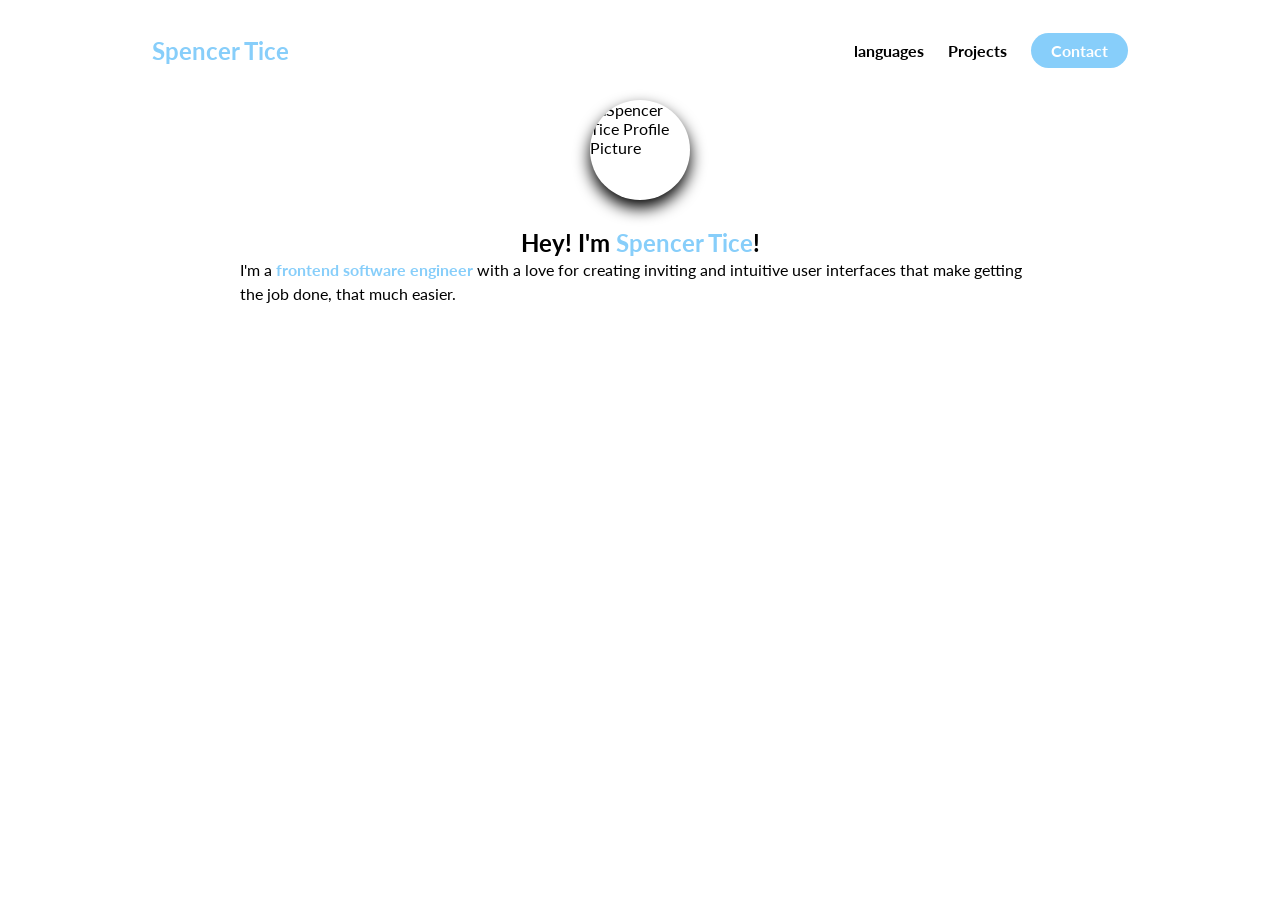
==== Portfolio/portfolio.html @ 4aeadb48 "Port 1" ====
<!doctype html>
<html lang="en">
  <head>
    <meta charset="UTF-8" />
    <meta http-equiv="X-UA-Compatible" content="IE=edge" />
    <meta name="viewport" content="width=device-width, initial-scale=1.0" />
    <title>Spencer Tice</title>
    <link rel="stylesheet" href="./styles.css" />
  </head>
  <body>
    <section id="aboutme">
      <nav>
        <div class="personal__logo">Spencer Tice</div>
        <ul class="nav__link--list">
          <li>
            <a
              href=""
              class="nav__link--anchor
              link__hover-effect
              link__hover-effect-black"
              >languages</a>
          </li>
          <li>
            <a
              href=""class="
              nav__link--anchor
              link__hover-effect
              link__hover-effect-black"
              >Projects</a>
          </li>
          <li>
            <a href="" class="
            nav__link--anchor
            nav__link--anchor-primary"
              >Contact</a>
          </li>
        </ul>
      </nav>
      <div class="flex flex-1">
        <div class="about-me__info row">
          <div class="about-me__info--container">
          <figure class="about-me__picture--mask">
            <img src="https://encrypted-tbn0.gstatic.com/images?q=tbn:ANd9GcQpMXZS_4-s6IbXL9WUdbyNRtdMY1lAKDd7ag&s" class="about-me__picture" alt="Spencer Tice Profile Picture"/>
          </figure>
          <h1 class="about-me__info--title">
            Hey! I'm <span>Spencer Tice</span>!
          </h1>
          <p class="about-me__info--para">
            I'm a <strong class="text--purple">frontend software engineer</strong> with a love for creating inviting and intuitive user interfaces that make getting the job done, that much easier.
          </p>
        </div>
      </div>
    </section>
  </body>
</html>
---- Portfolio/styles.css ----
@import url('https://fonts.googleapis.com/css2?family=Lato:wght@400;700&family=Roboto:ital,wdth,wght@0,75..100,100..900;1,75..100,100..900&display=swap');

* {
    font-family:  'Lato', sans-serif;
    padding: 0;
    margin: 0;
    box-sizing: border-box;
 }

 span {
    color: lightskyblue;
 }

 html {
    scroll-behavior: smooth;
 }

 h1, h2, h3, h4, h5, h6 {
    color: black;
    text-align: center;
    line-height: 1.25;
 }

 p {
    line-height: 1.5;
    font-size: 16px;
 }

 li {
    list-style-type: none;
 }

 .flex {
    display: flex;
 }

 .flex1 {
    flex: 1;
 }

 .row {
    width:100%;
    max-width: 800px;
    margin: 0 auto;
 }

 .text--purple {
    color: lightskyblue;
 }

 /* NAVIGATION BAR */
ul{
    display:block;
    list-style-type: none;
    margin-block-start: 1em;
    margin-block-end: 1em;
    padding-inline-start: 40px;
    unicode-bidi: isolate;
}

 nav {
    height: 100px;
    width: 100%;
    max-width: 1000px;
    margin: 0 auto;
    display: flex;
    justify-content: space-between;
    align-items: center;
 }

 .nav__link--list {
    display: flex;
    text-align: center;
 }

 .nav__link--anchor {
    margin: 0 12px;
    color: black;
    text-decoration: none;
    font-weight: 700;
 }

 .nav__link--anchor-primary {
    background-color: lightskyblue;
    padding: 8px 20px;
    border-radius: 50px;
    color: white;
 }

 .nav__link--anchor-primary:hover {
    background-color: rgb(166, 218, 251);
 }

 .personal__logo {
    font-size: 24px;
    color: lightskyblue;
    margin: 0 12px;
    font-weight: bold;
 }

 /* About Me */

 #about-me {
    min-height: 100vh;
    display: flex;
    flex-direction: column;
 }

 .about-me__info--container {
    display: flex;
    flex-direction: column;
    align-items: center;
 }

 .about-me__picture--mask {
    width: 100px;
    height: 100px;
    border-radius: 50%;
    overflow: hidden;
    box-shadow: 0 8px 16px black;
    margin-bottom: 28px;
 }

 .about-me__picture {
    width: 100%;

}
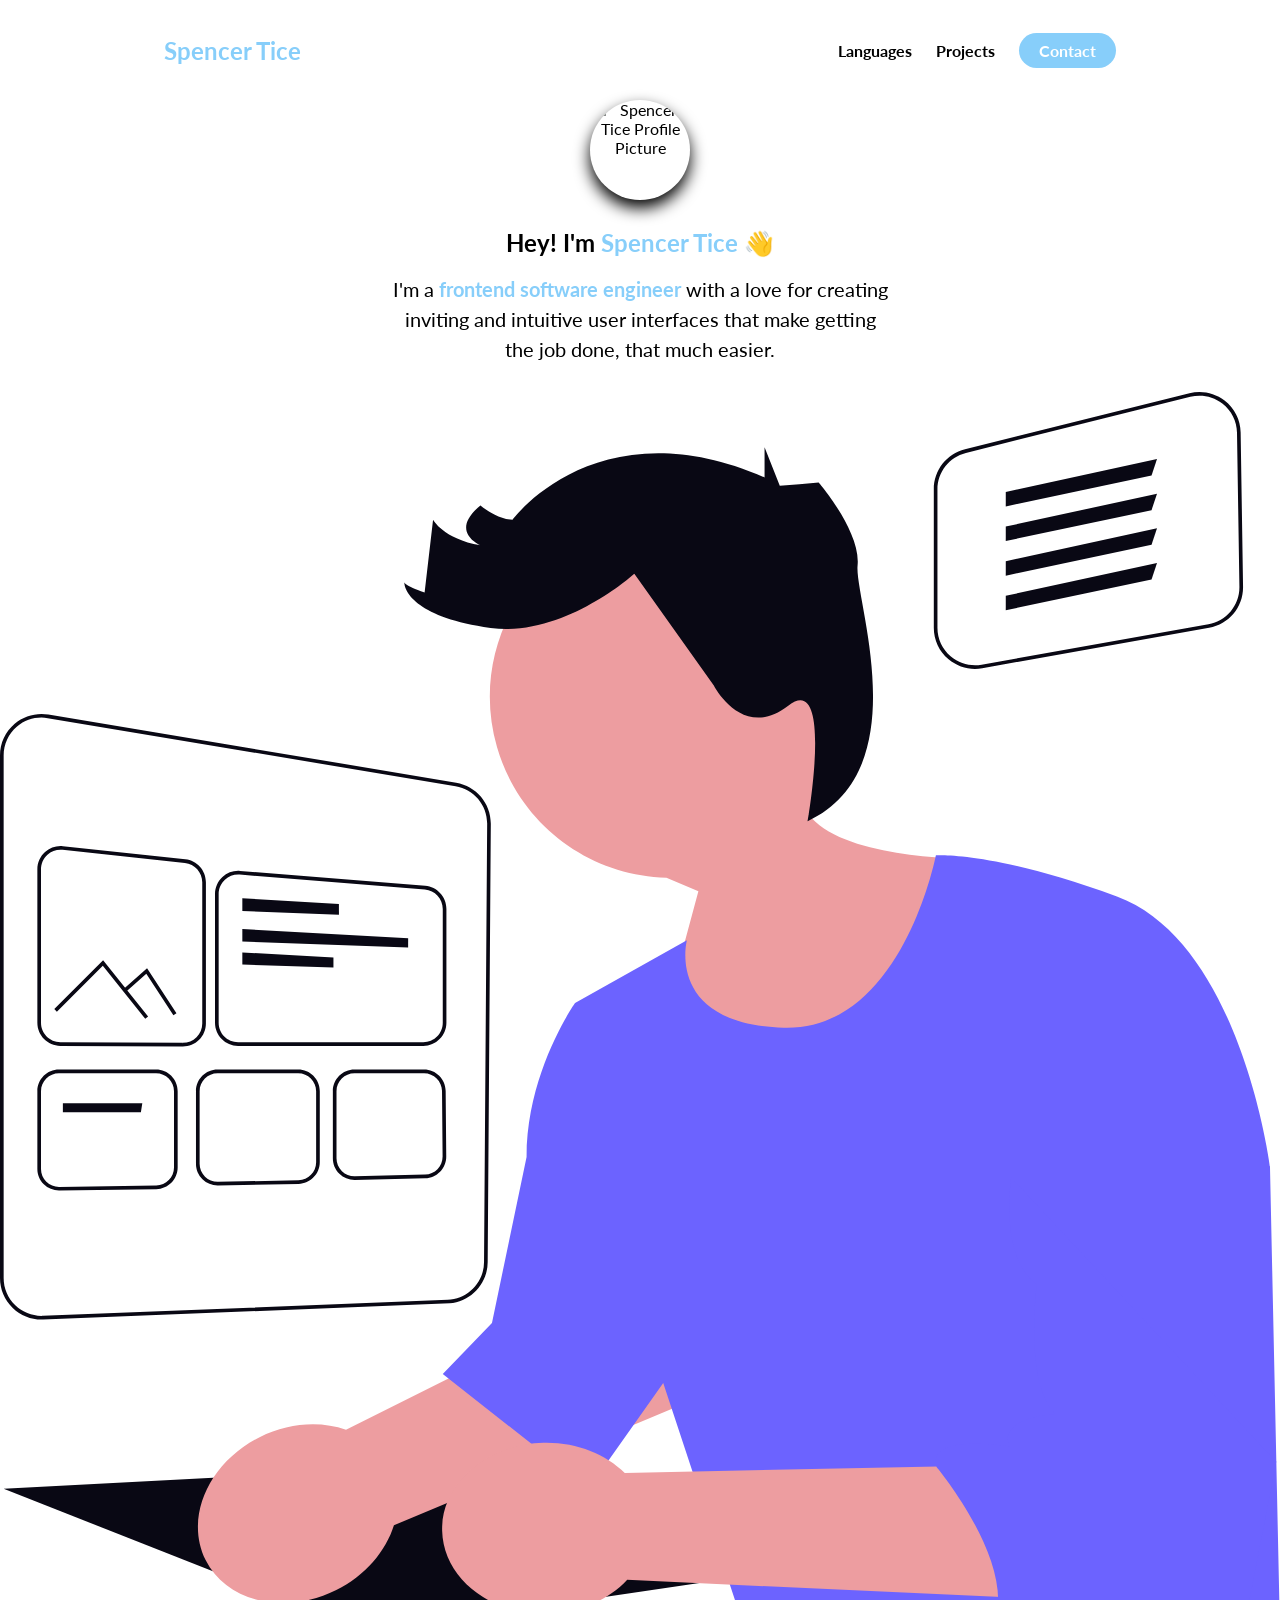
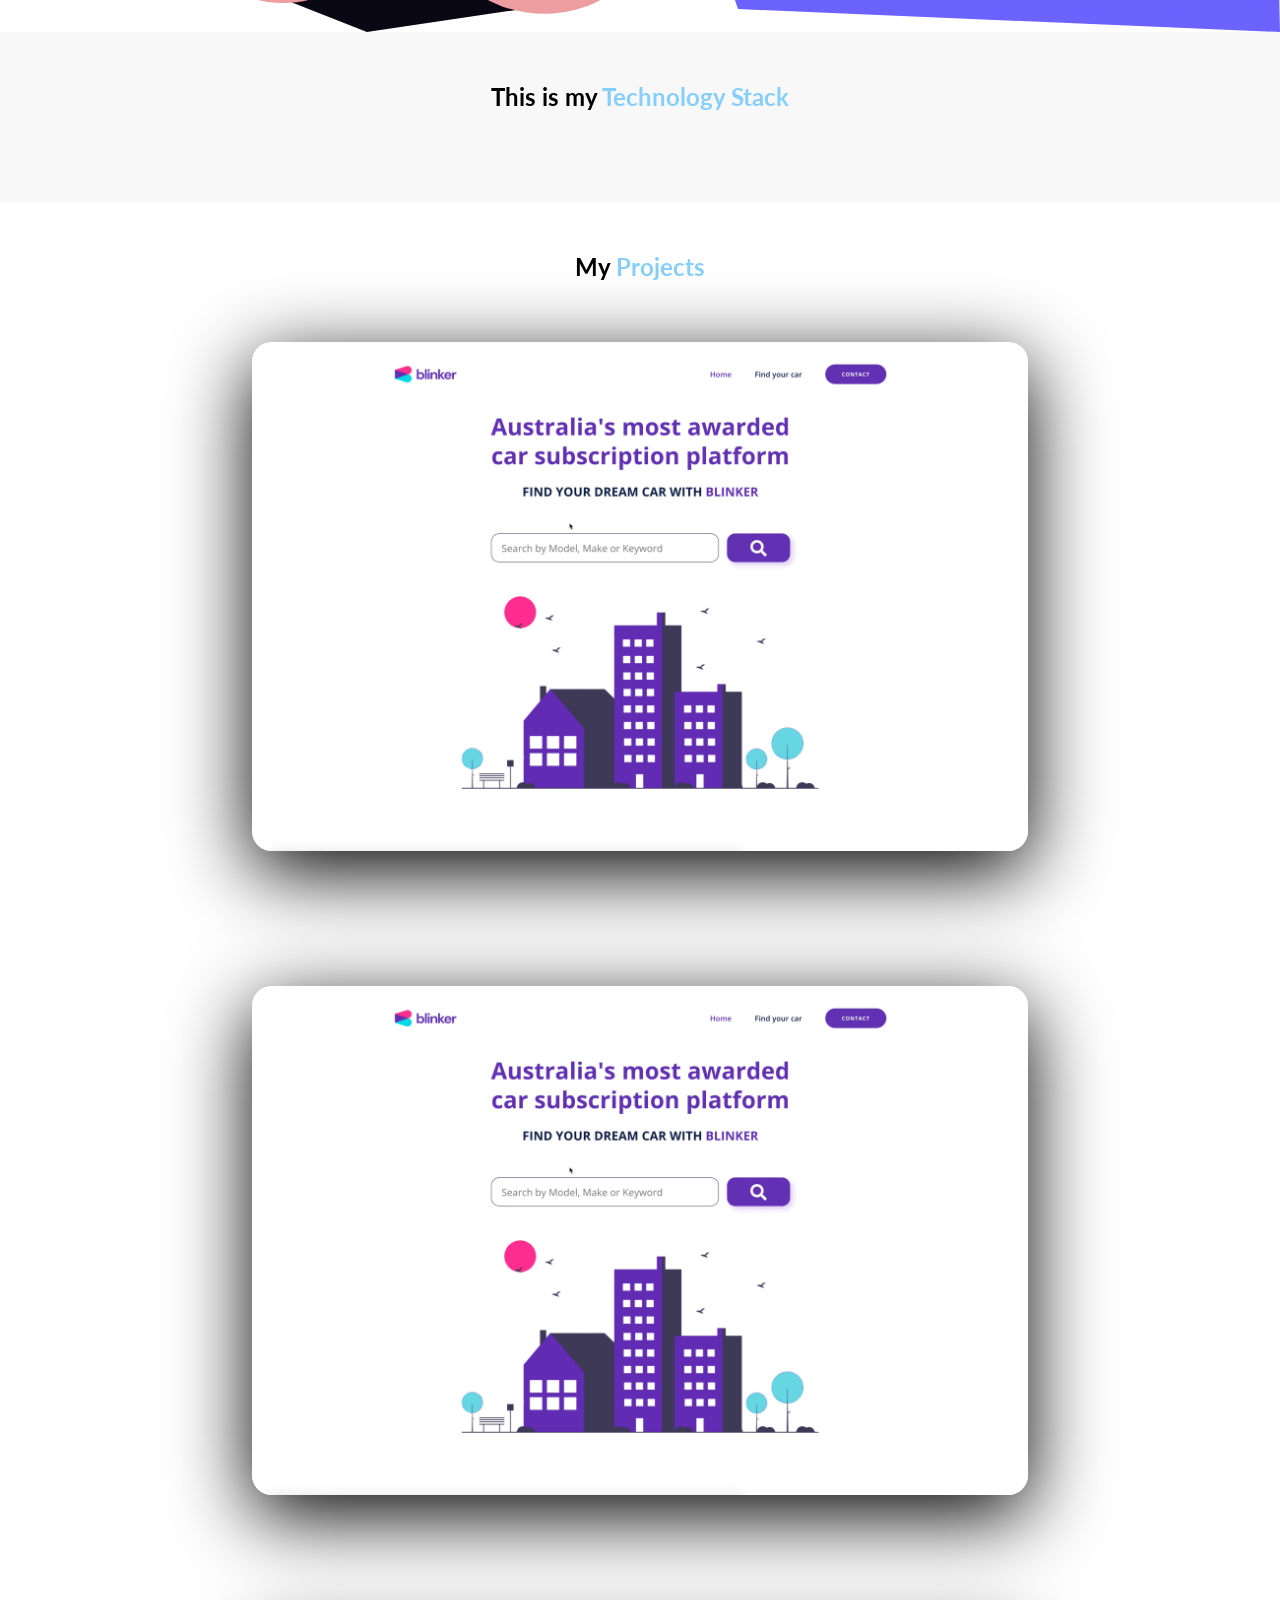
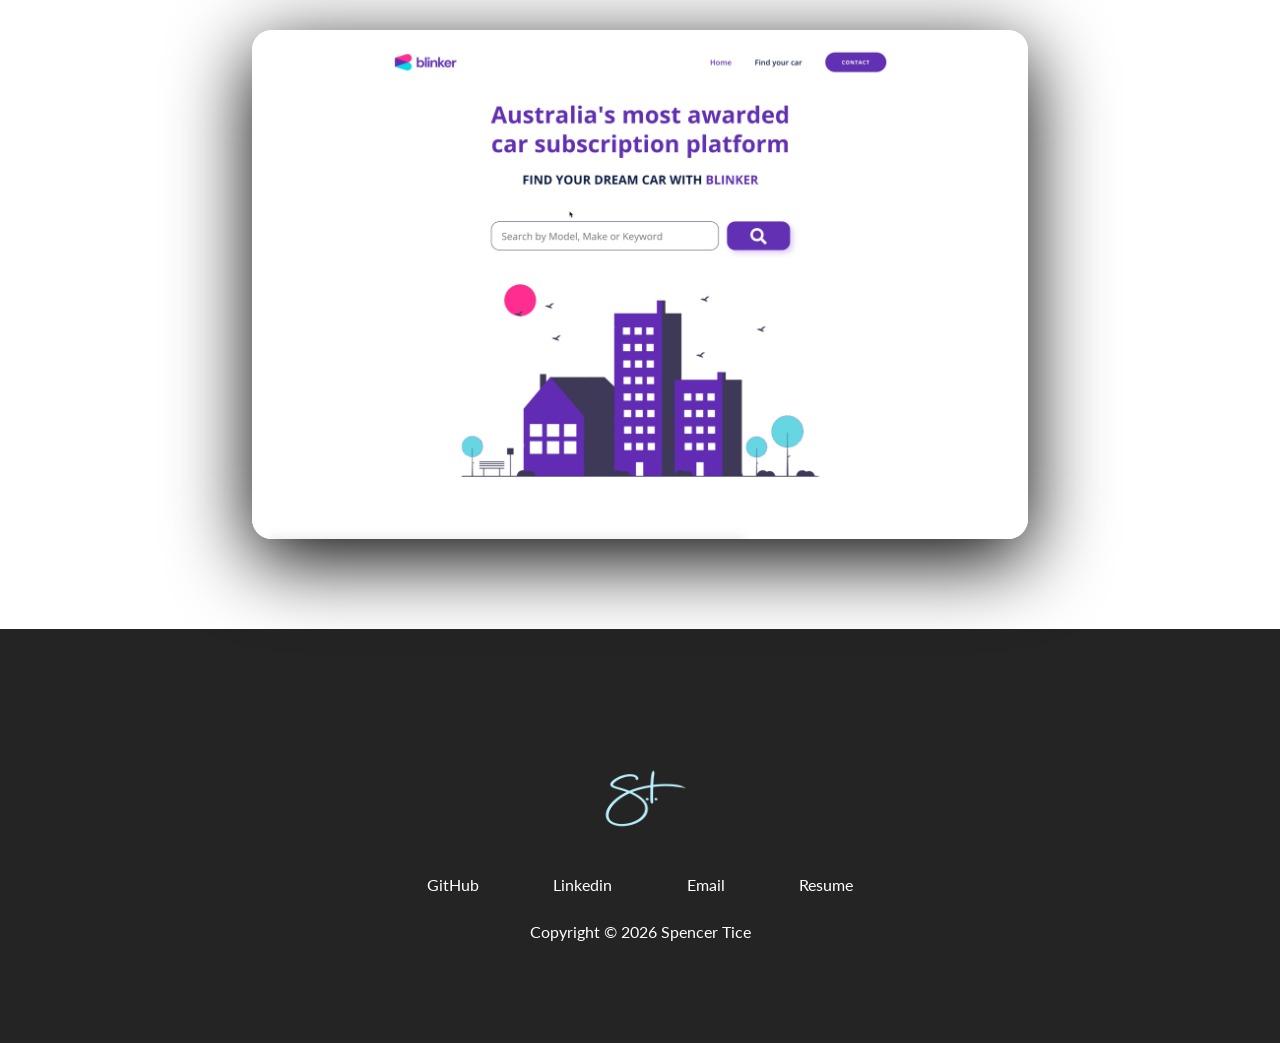
==== commit 9e5bff2c: "Portfolio" ====
--- a/Portfolio/portfolio.html
+++ b/Portfolio/portfolio.html
@@ -6,21 +6,22 @@
     <meta name="viewport" content="width=device-width, initial-scale=1.0" />
     <title>Spencer Tice</title>
     <link rel="stylesheet" href="./styles.css" />
+    <script src="https://kit.fontawesome.com/b141f575dc.js" crossorigin="anonymous"></script>
   </head>
   <body>
     <section id="aboutme">
       <nav>
         <div class="personal__logo">Spencer Tice</div>
         <ul class="nav__link--list">
-          <li>
+          <li class="nav__link">
             <a
               href=""
               class="nav__link--anchor
               link__hover-effect
               link__hover-effect-black"
-              >languages</a>
+              >Languages</a>
           </li>
-          <li>
+          <li class="nav__link">
             <a
               href=""class="
               nav__link--anchor
@@ -28,7 +29,7 @@
               link__hover-effect-black"
               >Projects</a>
           </li>
-          <li>
+          <li class="nav__link">
             <a href="" class="
             nav__link--anchor
             nav__link--anchor-primary"
@@ -43,13 +44,170 @@
             <img src="https://encrypted-tbn0.gstatic.com/images?q=tbn:ANd9GcQpMXZS_4-s6IbXL9WUdbyNRtdMY1lAKDd7ag&s" class="about-me__picture" alt="Spencer Tice Profile Picture"/>
           </figure>
           <h1 class="about-me__info--title">
-            Hey! I'm <span>Spencer Tice</span>!
+            Hey! I'm <strong class="text--blue">Spencer Tice</strong>&nbsp;<span class="wave">👋</span>
           </h1>
-          <p class="about-me__info--para">
-            I'm a <strong class="text--purple">frontend software engineer</strong> with a love for creating inviting and intuitive user interfaces that make getting the job done, that much easier.
+          <p class="about-me__info--para"> 
+            I'm a <strong class="text--blue">frontend software engineer</strong> with a love for creating inviting and intuitive user interfaces that make getting the job done, that much easier.
           </p>
-        </div>
+          <div class="about-me__links">
+            <a href="" class="about-me__link">
+             <i class="fab fa-github"></i>
+            </a>
+            <a href="" class="about-me__link">
+              <i class="far fa-envelope"></i>
+            </a>
+            <a href="" class="about-me__link">
+              <i class="fas fa-file-pdf"></i>
+            </a>
+            <a href="" class="about-me__link">
+              <i class="fab fa-linkedin-in"></i>
+            </a>
+          </div>
+          </div>
+        </div>
+        <figure class="about-me__img--container">
+            <img src="./assets/undraw_building-a-website_1wrp.svg" class="about-me__img" alt="Website Building Illustration">
+        </figure>
       </div>
     </section>
+    <section id="languages">
+        <div class="container">
+          <div class="row">
+            <h1 class="section__title">This is my <strong class="text--blue">Technology Stack</strong></h1>
+            <div class="language__list">
+                <div class="language">
+                    <figure class="language__img--wrapper">
+                        <img src="/Users/spencertice/Desktop/untitled folder/Portfolio/assets/7f9cfb25a60c62fe937daa2387b798e3.png" alt="" class="language__img">    
+                    
+                        <span class="language__name">HTML</span>
+                </div>
+                <div class="language">
+                    <figure class="language__img--wrapper">
+                        <img src="/Users/spencertice/Desktop/untitled folder/Portfolio/assets/7f9cfb25a60c62fe937daa2387b798e3.png" alt="" class="language__img">    
+                    
+                        <span class="language__name">HTML</span>
+                </div>
+                <div class="language">
+                    <figure class="language__img--wrapper">
+                        <img src="/Users/spencertice/Desktop/untitled folder/Portfolio/assets/7f9cfb25a60c62fe937daa2387b798e3.png" alt="" class="language__img">    
+                    
+                        <span class="language__name">HTML</span>
+                </div>
+                <div class="language">
+                    <figure class="language__img--wrapper">
+                        <img src="/Users/spencertice/Desktop/untitled folder/Portfolio/assets/7f9cfb25a60c62fe937daa2387b798e3.png" alt="" class="language__img">    
+                    
+                        <span class="language__name">HTML</span>
+                </div>
+                </div>
+                </div>
+                </div>
+            </div>
+          </div>
+        </div>
+    </section>
+    <section id="projects">
+        <div class="container">
+            <div class="row">
+                <h1 class="section__title">My <strong class="text--blue">Projects</strong></h1>
+                <ul class="project__list">
+                  <li class="project">
+                    <div class="project__wrapper">
+                        <img src="./assets/loopit.png" alt="car subscription project" class="project__img">
+                        <div class="project__description">
+                            <h3 class="project__description--title">Car Sales project</h3>
+                            <h4 class="project__description--sub-title">
+                                Html, CSS, JavaScript, Vue, Vuex
+                            </h4>
+                            <p class="project__description--para">
+                                A responsive car sales website built with modern web technologies.
+                            </p>
+                            <div class="project__description--links">
+                                <a href="www.github.com/yourlink" target="_blank" class="project__description--link">
+                                    <i class="fas fa-link"></i>
+                                </a>
+                            </div>
+                        </div>
+                    </div>
+                  </li> 
+                  <li class="project">
+                    <div class="project__wrapper">
+                        <img src="./assets/loopit.png" alt="car subscription project" class="project__img">
+                        <div class="project__description">
+                            <h3 class="project__description--title">Car Sales project</h3>
+                            <h4 class="project__description--sub-title">
+                                Html, CSS, JavaScript, Vue, Vuex
+                            </h4>
+                            <p class="project__description--para">
+                                A responsive car sales website built with modern web technologies.
+                            </p>
+                            <div class="project__description--links">
+                                <a href="www.github.com/yourlink" target="_blank" class="project__description--link">
+                                    <i class="fas fa-link"></i>
+                                </a>
+                            </div>
+                        </div>
+                    </div>
+                  </li> 
+                  <li class="project">
+                    <div class="project__wrapper">
+                        <img src="./assets/loopit.png" alt="car subscription project" class="project__img">
+                        <div class="project__description">
+                            <h3 class="project__description--title">Car Sales project</h3>
+                            <h4 class="project__description--sub-title">
+                                Html, CSS, JavaScript, Vue, Vuex
+                            </h4>
+                            <p class="project__description--para">
+                                A responsive car sales website built with modern web technologies.
+                            </p>
+                            <div class="project__description--links">
+                                <a href="www.github.com/yourlink" target="_blank" class="project__description--link">
+                                    <i class="fas fa-link"></i>
+                                </a>
+                            </div>
+                        </div>
+                    </div>
+                  </li> 
+                </ul>
+            </div>
+        </div>
+    </section>
+    <footer>
+        <div class="row footer__row">
+            <a href="#" class="footer__anchor">
+                <figure class="footer__logo">
+                    <img class="STlogo" src="./assets/Untitled_Artwork.png" alt="Spencer Tice Logo">
+                </figure>
+                <span class="footer__logo--popper">
+                    Top
+                    <i class="fas fa-arrow-up"></i>
+                </span>
+            </a>
+            <div class="footer__social--list">
+                <a href="https://google.com" class="
+                footer__social--link
+                link__hover-effect
+                link__hover-effect--white
+               " target="_blank">GitHub</a>
+               <a href="https://google.com" class="
+                footer__social--link
+                link__hover-effect
+                link__hover-effect--white
+               " target="_blank">Linkedin</a>
+               <a href="mailto:spencer.tice741@gmail.com" class="
+                footer__social--link
+                link__hover-effect
+                link__hover-effect--white
+               " target="_blank">Email</a>
+               <a href="resume" class="
+                footer__social--link
+                link__hover-effect
+                link__hover-effect--white
+               " target="_blank" download>Resume</a>
+            </div>
+            <div class="footer__copyright">Copyright © 2026 Spencer Tice</div>
+        </div>
+    </footer>
   </body>
 </html>
+   
--- a/Portfolio/styles.css
+++ b/Portfolio/styles.css
@@ -15,12 +15,47 @@
     scroll-behavior: smooth;
  }
 
- h1, h2, h3, h4, h5, h6 {
+ h1, h2, h3, h4, h5, h6, span {
     color: black;
     text-align: center;
     line-height: 1.25;
  }
 
+ a {
+    color: lightskyblue;
+    text-decoration: none;
+    position: relative;
+    transition: opacity 300ms ease;
+ }
+
+ a:hover {
+    opacity: 0.7;
+ }
+
+ .link__hover-effect:after {
+    content: "";
+    position: absolute;
+    height: 3px;
+    background-color: black;
+    width: 0;
+    bottom: -3px;
+    right: 0;
+    transition: all 300ms ease;
+ }
+
+ .link__hover-effect--white:after {
+    background-color: white;
+ }
+
+ .link__hover-effect--black:after {
+    background-color: black;
+ }
+
+ .link__hover-effect:hover:after {
+    width: 100%;
+    left: 0;
+ }
+
  p {
     line-height: 1.5;
     font-size: 16px;
@@ -32,23 +67,39 @@
 
  .flex {
     display: flex;
- }
-
- .flex1 {
+    flex-direction: column;
+ }
+
+ .flex-1 {
     flex: 1;
  }
 
+ .container {
+    padding: 50px 0;
+ }
  .row {
     width:100%;
     max-width: 800px;
     margin: 0 auto;
- }
-
- .text--purple {
+    padding: 0 12px;
+ }
+
+ .text--blue {
     color: lightskyblue;
  }
 
+ section:nth-child(even) {
+    background-color: #f8f8f8;
+ }
+
+ .section__title {
+    margin-bottom: 20px; 
+ }
+
+
  /* NAVIGATION BAR */
+
+
 ul{
     display:block;
     list-style-type: none;
@@ -66,6 +117,7 @@
     display: flex;
     justify-content: space-between;
     align-items: center;
+    padding: 0 12px;
  }
 
  .nav__link--list {
@@ -76,7 +128,6 @@
  .nav__link--anchor {
     margin: 0 12px;
     color: black;
-    text-decoration: none;
     font-weight: 700;
  }
 
@@ -103,6 +154,11 @@
  #about-me {
     min-height: 100vh;
     display: flex;
+    flex-direction: row;
+ }
+
+ .about-me__info {
+    display: flex;
     flex-direction: column;
  }
 
@@ -110,6 +166,9 @@
     display: flex;
     flex-direction: column;
     align-items: center;
+    max-width: 500px;
+    margin: 0 auto;
+    text-align: center;
  }
 
  .about-me__picture--mask {
@@ -119,10 +178,366 @@
     overflow: hidden;
     box-shadow: 0 8px 16px black;
     margin-bottom: 28px;
+    animation: animate-profile-picture 800ms 200ms backwards;
+ }
+
+ @keyframes animate-profile-picture {
+    0% {
+        transform: scale(0);
+    }
+    80% {
+        transform: scale(1.1);
+    }
+    100% {
+        transform: scale (1);
+    }
  }
 
  .about-me__picture {
     width: 100%;
-
-}
-
+}
+
+.about-me__info--title {
+    margin-bottom: 16px;
+    animation: fade-up 650ms 400ms backwards;
+}
+
+.about-me__info--para {
+    font-size: 20px;
+    margin-bottom: 28px;
+    animation: fade-up 650ms 600ms backwards;
+}
+
+.about-me__link {
+    font-size: 20px;
+    color: black;
+    padding: 0 16px; 
+}
+
+.about-me__links {
+    display: flex;
+    justify-content: center;
+    align-items: center;
+    gap: 20px;
+    animation: fade-up 650ms 800ms backwards;
+}
+
+@keyframes fade-up {
+    0% {
+        opacity:0;
+        transform: translateY(40px);
+    }
+    100% {
+        opacity: 1;
+        transform: translateY(0);
+    }
+}
+
+.about-me__img--container {
+    flex: 1;
+    display:flex;
+    align-items: center;
+}
+
+.about-me__img {
+    width: 100%;
+    animation: fade-in 1200ms800ms backwards;
+}
+
+@keyframes fade-in {
+    0% {
+        opacity: 0;
+    }
+    100% {
+        opacity: 1;
+    }
+}
+
+.wave {
+    display: inline-block;
+    animation: animate-wave 500ms infinite ease-in-out;
+}
+
+@keyframes animate-wave {
+  0% {
+    transform: rotate(0);
+  }
+  50% {
+    transform: rotate(30deg);
+  }
+  100% {
+    transform: rotate(0);
+  }
+}
+
+
+/* TECH STACK*/
+
+
+.language__img {
+    width: 100%;
+    max-width: 100px;
+    transition: all 300ms;
+}
+
+.language:hover .language__img {
+    filter: brightness(80%);
+    opacity: 0.86;
+    transform: scale(0.9);
+}
+
+.language {
+    width: 25%;
+    display: flex;
+    justify-content: center;
+    position: relative;
+}
+
+.language__img--wrapper {
+    display: flex;
+    justify-content: center;
+    align-items: center;
+    padding: 10px 16px;
+}
+
+.language__list {
+    display: flex;
+    justify-content: center;
+    width: 100%;
+    flex-wrap: wrap;
+    justify-content: center;
+}
+
+.language__name {
+    position: absolute;
+    bottom: 0;
+    transform: scale(0);
+    transition: all 300ms;
+    opacity: 0;
+}
+
+.language:hover .language__name {
+    transform: scale(1);
+    opacity: 1;
+}
+
+/* PROJECTS */
+
+.project {
+    margin-bottom: 135px;
+}
+
+.project__list {
+    list-style: none;
+    padding: 0;
+}
+
+.project__wrapper {
+    display: flex;
+    justify-content: center;
+}
+
+.project:last-child {
+    margin-bottom: 40px;
+}
+
+.project__img {
+    width: 100%;
+    transition: all 500ms ease;
+}
+
+.project__wrapper {
+    box-shadow: 0 20px 80px black;
+    border-radius: 20px;
+    overflow: hidden;
+    position: relative;
+}
+
+.project__wrapper:before {
+    content: "";
+    position: absolute;
+    top: 0;
+    left: 0;
+    height: 100%;
+    width: 100%;
+    background-color: #1c1d25;
+    opacity: 0;
+    transition: opacity 450ms ease;
+    z-index: 2;
+}
+
+.project:hover .project__wrapper:before {
+    opacity: 0.7;
+}
+
+.project:hover .project__img {
+    transform: scale(1.07);
+    filter: blur(5px);
+}
+
+.project:hover .project__description {
+    opacity: 1;
+    transform: translateY(-50%);
+}
+ 
+.project__list {
+    padding-top: 40px;
+}
+
+.project__description {
+    position: absolute;
+    top: 50%; 
+    left: 90px;
+    transform: translateY(100%);
+    max-width: 550px;
+    z-index: 3;
+    opacity: 0;
+    transition: transform 450ms ease,opacity 300ms ease;
+}
+
+.project__description--title {
+    font-size: 40px;
+}
+
+.project__description--para {
+    margin: 16px 0;
+}
+
+.project__description--link {
+    font-size: 20px;
+    margin-right: 16px;
+}
+
+.project__description--title,
+.project__description--sub-title,   
+.project__description--para {
+    text-align: left;  
+    color: #fff;
+}
+
+/* footer */
+
+.STlogo {
+    width: 15%;
+    scale: 100%;
+    align-items: center;
+    justify-content: center;
+    position: relative;
+}
+
+footer {
+    background-color: #242424
+}
+
+.footer__social--list {
+    width: 100%;
+    max-width: 500px;
+    display: flex;
+    justify-content: space-around;
+    margin-bottom: 28px;
+}
+.footer__row {
+    display: flex;
+    flex-direction: column;
+    align-items: center;
+    justify-content: center;   
+    padding: 8% 0;
+}
+
+.footer__logo--img {
+    width: 20px;
+    height: 20px;
+}
+
+.footer__logo {
+    text-align: center;
+}
+
+.footer__social--link,
+.footer__copyright {
+    color: white;
+    text-align: center;
+}
+
+.footer__logo--popper {
+    position: absolute;
+    color: white;
+    top: 50px;
+    font-weight: 700;
+    opacity: 0;
+    transition: all 300ms ease;
+
+}
+
+.footer__anchor {
+    margin-bottom: 20px;
+    position: relative;
+    display: flex;
+    align-items: center;
+    justify-content: center;
+}
+
+.footer__anchor:hover .footer__logo--popper {
+    transform: translateX(75px);
+    opacity: 1;
+}
+
+/* small phones, tablets, large smartphones */
+
+@media (max-width:768px) {
+    nav {
+        height: 68px;
+    }
+
+    h1 {
+        font-size: 28px;
+    }
+
+    .about-me__info-para {
+        font-size: 18px;
+    }
+
+    .language {
+        width: calc(100% / 2);
+    }
+
+    .project__description {
+        left: 30px;
+        padding-right: 30px;
+    }
+}
+
+/* SMALL PHONES*/
+@media (max-width: 480px) {
+    .nav__link:not(:last-child) {
+        display: none;
+    }
+
+    .project__description {
+        padding: 0;
+        left: 0;
+        width: 100%;
+    }
+
+    .project__description--para {
+        display: none;
+    }
+
+    .project__description--links {
+        display: flex;
+        justify-content: center;
+    }
+
+    .project__description--title {
+        font-size: 32px;
+        line-height: 1;
+        text-align: center;
+    }
+
+    .project__description--sub-title {
+        text-align: center;
+        margin: 12px 0;
+    }
+
+
+}
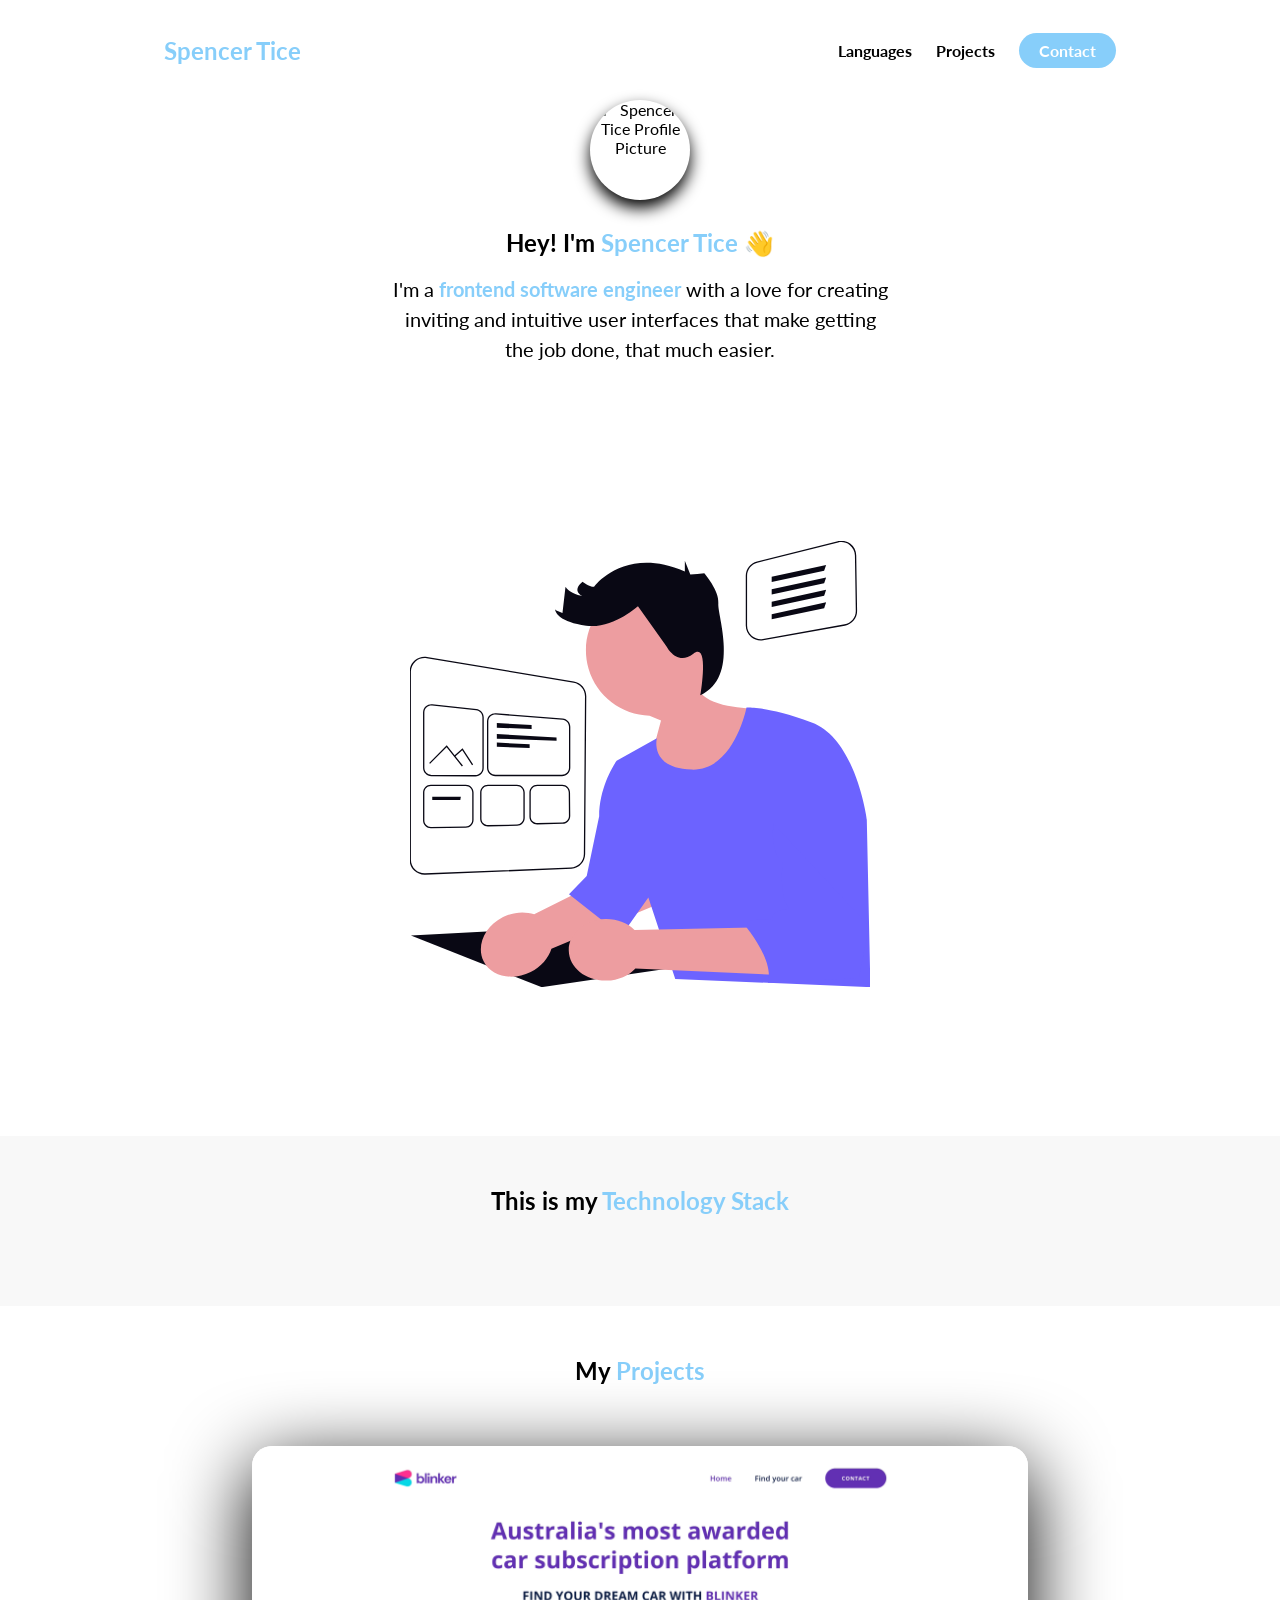
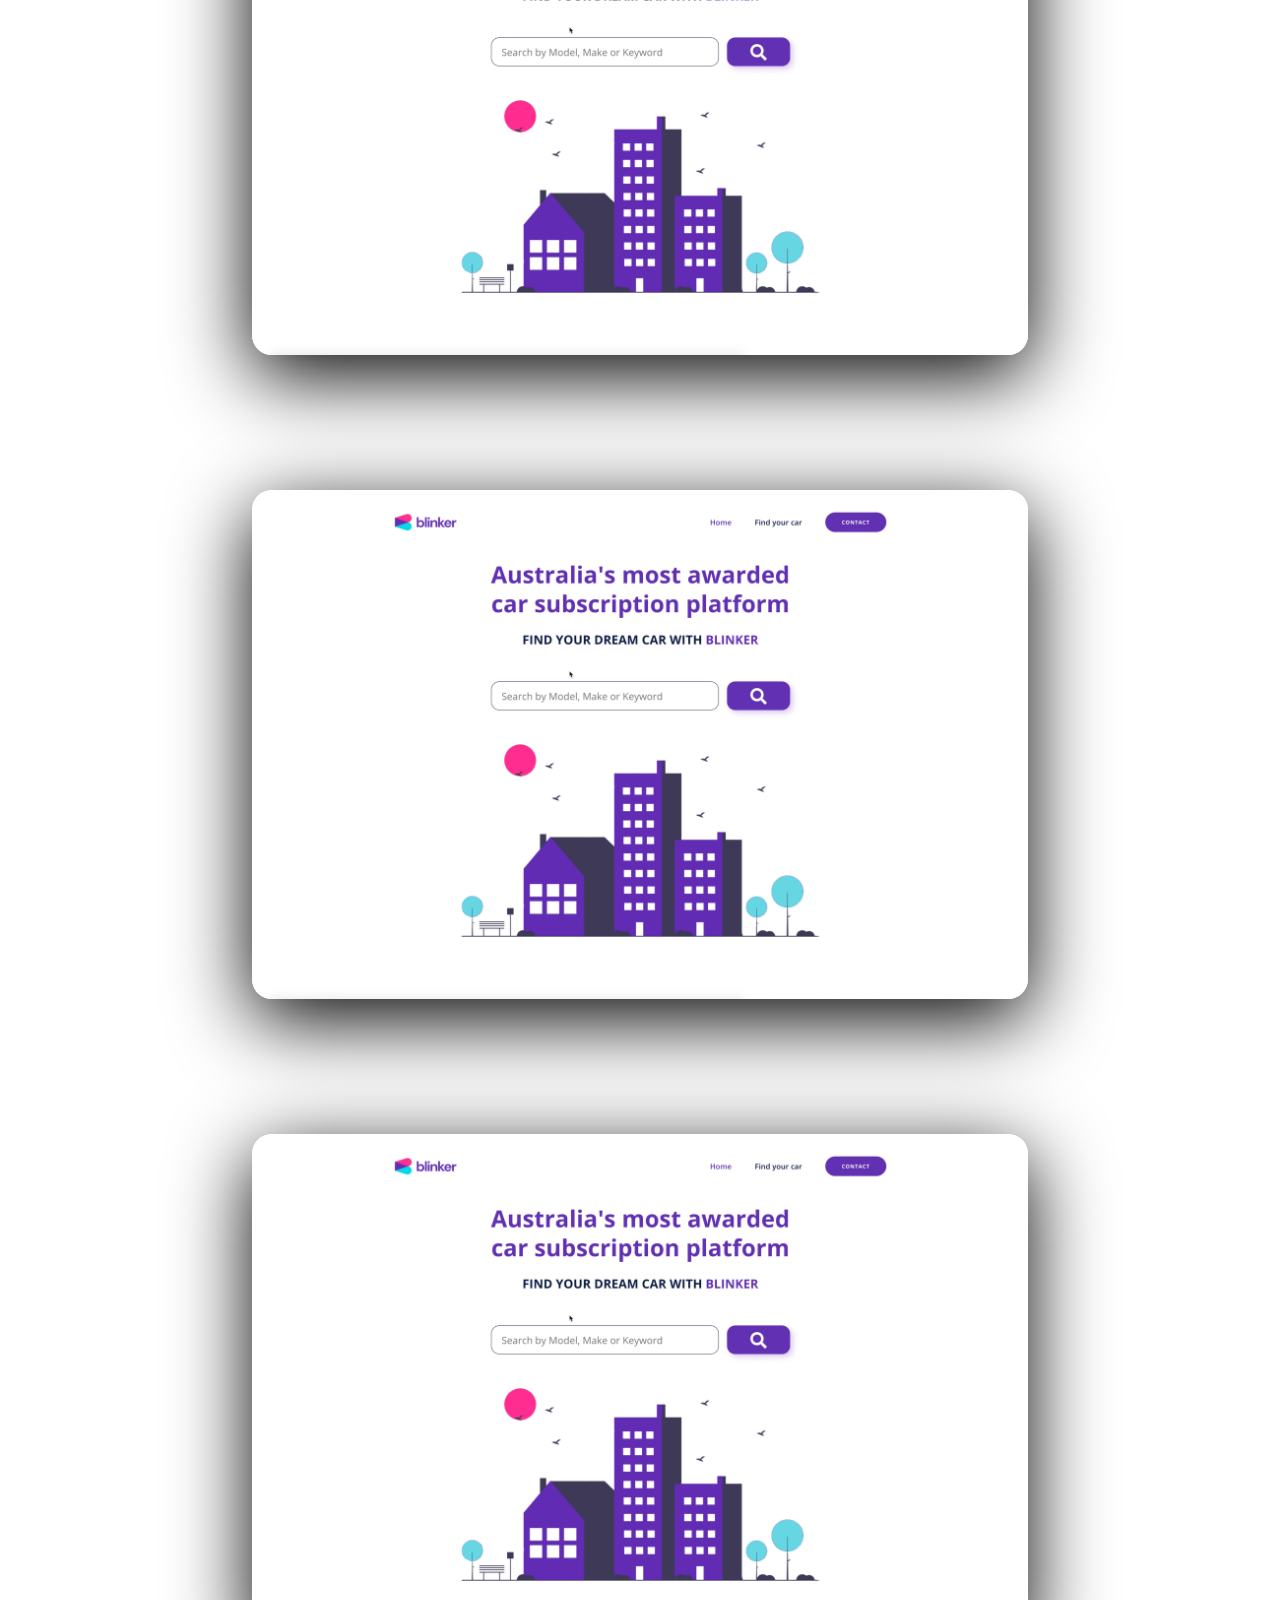
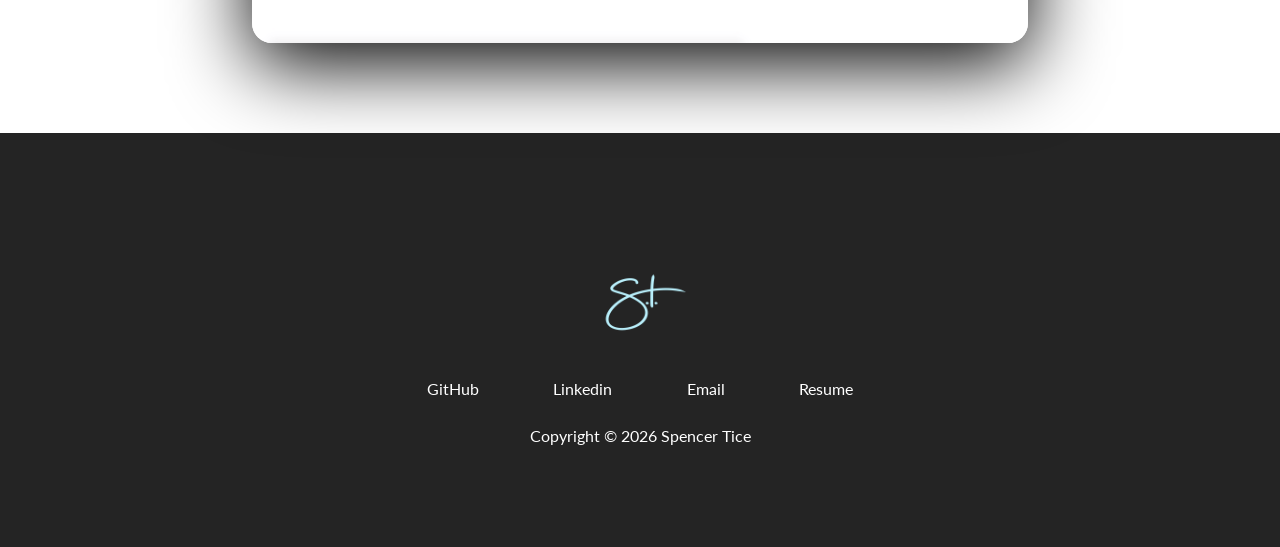
==== commit 4bb4abc4: "portfolio" ====
--- a/Portfolio/portfolio.html
+++ b/Portfolio/portfolio.html
@@ -15,7 +15,7 @@
         <ul class="nav__link--list">
           <li class="nav__link">
             <a
-              href=""
+              href="#languages"
               class="nav__link--anchor
               link__hover-effect
               link__hover-effect-black"
@@ -23,14 +23,14 @@
           </li>
           <li class="nav__link">
             <a
-              href=""class="
+              href="#projects"class="
               nav__link--anchor
               link__hover-effect
               link__hover-effect-black"
               >Projects</a>
           </li>
           <li class="nav__link">
-            <a href="" class="
+            <a href="mailto:spencer.tice741@gmail.com" class="
             nav__link--anchor
             nav__link--anchor-primary"
               >Contact</a>
--- a/Portfolio/styles.css
+++ b/Portfolio/styles.css
@@ -28,7 +28,7 @@
     transition: opacity 300ms ease;
  }
 
- a:hover {
+ i:hover {
     opacity: 0.7;
  }
 
@@ -237,10 +237,12 @@
     flex: 1;
     display:flex;
     align-items: center;
+    justify-content: center;
 }
 
 .about-me__img {
-    width: 100%;
+    width: 60%;
+    scale: 60%;
     animation: fade-in 1200ms800ms backwards;
 }
 
